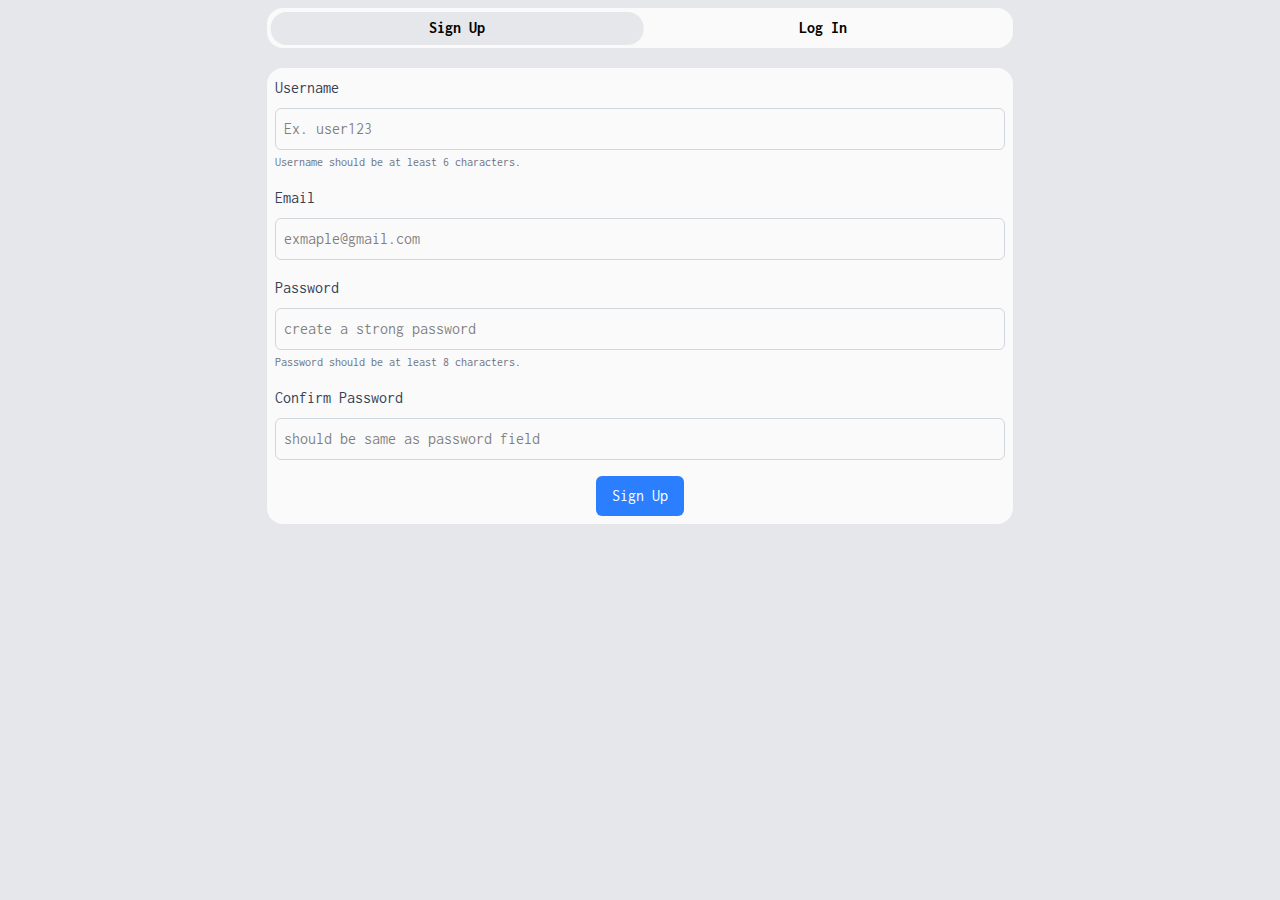
==== auth.html @ ac26f440 "changed ui and added auth functionalities" ====
<!DOCTYPE html>
<html lang="en">
    <head>
        <meta charset="UTF-8">
        <meta name="viewport" content="width=device-width, initial-scale=1.0">
        <title>Sign up or log in</title>
        <link rel="stylesheet" href="./style.css">
    </head>
    <body class="bg-gray-200 min-h-svh h-auto overflow-hidden">
        <div class="flex flex-col items-center justify-center mb-12">
            <div class="fragment-buttons inconsolata-bold bg-fragment h-auto flex p-2 mt-2 snap-x-mandatory w-10/12 lg:w-7/12 rounded-2xl relative">
                <span class="fragment-button w-1/2 text-center z-10 cursor-pointer snap-align-center">Sign Up</span>
                <span class="fragment-button w-1/2 text-center z-10 cursor-pointer snap-align-center">Log In</span>
                <span class="h-10/12 bg-gray-200 w-1/2 m-1 rounded-2xl absolute top-0 -translate-x-full left-1/2 translate-y-0" id="selected"></span>
            </div>
            <div class="fragments bg-fragment h-auto flex overflow-x-hidden snap-x-mandatory w-10/12 lg:w-7/12 rounded-2xl">
                <span class="fragment w-full shrink-0 snap-align-center">
                    <form method="POST" id="sign-up-form" class="inconsolata-normal">
                        <!-- Username Field -->
                        <div class="mb-4">
                            <label for="username" class="block text-gray-700">Username</label>
                            <input type="text" placeholder="Ex. user123" id="username" name="username" class="w-full p-2 border border-gray-300 rounded-md mt-2">
                            <p class="text-xs text-gray-500 mt-1">Username should be at least 6 characters.</p>
                            <p class="text-xs text-red-400 mt-1 hidden" id="un_error"></p>
                        </div>

                        <!-- Email Field -->
                        <div class="mb-4">
                            <label for="email" class="block text-gray-700">Email</label>
                            <input type="email" placeholder="exmaple@gmail.com" id="email" name="email" class="w-full p-2 border border-gray-300 rounded-md mt-2">
                            <p class="text-xs text-red-400 mt-1 hidden" id="email_error"></p>
                        </div>

                        <!-- Password Field -->
                        <div class="mb-4">
                            <label for="password" class="block text-gray-700">Password</label>
                            <div class="relative">
                                <input type="password" placeholder="create a strong password" id="password" name="password" class="w-full relative p-2 border border-gray-300 rounded-md mt-2">
                            </div>
                            <p class="text-xs text-gray-500 mt-1">Password should be at least 8 characters.</p>
                            <p class="text-xs text-red-400 mt-1 hidden" id="pw_error"></p>
                        </div>

                        <!-- Confirm Password Field -->
                        <div class="mb-4">
                            <label for="confirm-password" class="block text-gray-700">Confirm Password</label>
                            <input type="password" placeholder="should be same as password field" id="confirm-password" name="confirm-password" class="w-full p-2 border border-gray-300 rounded-md mt-2">
                            <p class="text-xs text-red-400 mt-1 hidden" id="cpw_error"></p>
                        </div>

                        <p class="text-base text-red-400 mt-1 text-center hidden" id="sign_up_error"></p>
                        <p class="text-base text-green-400 mt-1 text-center hidden" id="sign_up_success">Account created successfully. Please log in.</p>

                        <!-- Submit Button -->
                        <div class="flex justify-center mt-4">
                            <button type="submit" id="sign_up_btn" class="w-fit px-4 bg-blue-500 text-white py-2 rounded-md hover:bg-blue-600 transition duration-300 cursor-pointer">Sign Up</button>
                        </div>
                    </form>
                </span>
                <span class="fragment w-full shrink-0 snap-align-center">
                    <form method="POST" id="log-in-form" class="inconsolata-normal">
                        <!-- Username Field -->
                        <div class="mb-4">
                            <label for="log_in_un" class="block text-gray-700">Username</label>
                            <input type="text" placeholder="Enter your username" id="log_in_un" name="username" class="w-full p-2 border border-gray-300 rounded-md mt-2">
                            <p class="text-base text-red-400 mt-1 text-center hidden" id="log_un_error"></p>
                        </div>

                        <!-- Password Field -->
                        <div class="mb-4">
                            <label for="log_in_pw" class="block text-gray-700">Password</label>
                            <input type="password" placeholder="Enter your password" id="log_in_pw" name="password" class="w-full p-2 border border-gray-300 rounded-md mt-2">
                            <p class="text-base text-red-400 mt-1 text-center hidden" id="log_pw_error"></p>
                        </div>
                        <p class="text-base text-red-400 mt-1 text-center hidden" id="log_in_error"></p>

                        <!-- Submit Button -->
                        <div class="flex justify-center mt-4">
                            <button type="submit" id="log_in_btn" class="w-fit px-4 bg-blue-500 text-white py-2 rounded-md hover:bg-blue-600 transition duration-300 cursor-pointer">Log In</button>
                        </div>
                    </form>
                </span>
            </div>
        </div>
        <script src="./auth.js" type="module"></script>
    </body>
</html>
---- style.css ----
@import url('https://fonts.googleapis.com/css2?family=Inconsolata:wght@200..900&display=swap');

/*! tailwindcss v4.0.8 | MIT License | https://tailwindcss.com */
@layer theme, base, components, utilities;
@layer theme {
  :root, :host {
    --font-sans: ui-sans-serif, system-ui, sans-serif, "Apple Color Emoji",
      "Segoe UI Emoji", "Segoe UI Symbol", "Noto Color Emoji";
    --font-mono: ui-monospace, SFMono-Regular, Menlo, Monaco, Consolas, "Liberation Mono",
      "Courier New", monospace;
    --color-red-400: oklch(0.704 0.191 22.216);
    --color-red-500: oklch(0.637 0.237 25.331);
    --color-red-600: oklch(0.577 0.245 27.325);
    --color-green-400: oklch(0.792 0.209 151.711);
    --color-blue-500: oklch(0.623 0.214 259.815);
    --color-blue-600: oklch(0.546 0.245 262.881);
    --color-blue-700: oklch(0.488 0.243 264.376);
    --color-gray-200: oklch(0.928 0.006 264.531);
    --color-gray-300: oklch(0.872 0.01 258.338);
    --color-gray-400: oklch(0.707 0.022 261.325);
    --color-gray-500: oklch(0.551 0.027 264.364);
    --color-gray-600: oklch(0.446 0.03 256.802);
    --color-gray-700: oklch(0.373 0.034 259.733);
    --color-gray-900: oklch(0.21 0.034 264.665);
    --color-black: #000;
    --color-white: #fff;
    --spacing: 0.25rem;
    --breakpoint-xl: 80rem;
    --container-sm: 24rem;
    --container-4xl: 56rem;
    --text-xs: 0.75rem;
    --text-xs--line-height: calc(1 / 0.75);
    --text-base: 1rem;
    --text-base--line-height: calc(1.5 / 1);
    --text-lg: 1.125rem;
    --text-lg--line-height: calc(1.75 / 1.125);
    --text-xl: 1.25rem;
    --text-xl--line-height: calc(1.75 / 1.25);
    --text-2xl: 1.5rem;
    --text-2xl--line-height: calc(2 / 1.5);
    --text-3xl: 1.875rem;
    --text-3xl--line-height: calc(2.25 / 1.875);
    --text-4xl: 2.25rem;
    --text-4xl--line-height: calc(2.5 / 2.25);
    --text-5xl: 3rem;
    --text-5xl--line-height: 1;
    --font-weight-semibold: 600;
    --font-weight-bold: 700;
    --radius-sm: 0.25rem;
    --radius-md: 0.375rem;
    --radius-lg: 0.5rem;
    --radius-2xl: 1rem;
    --ease-in: cubic-bezier(0.4, 0, 1, 1);
    --ease-out: cubic-bezier(0, 0, 0.2, 1);
    --ease-in-out: cubic-bezier(0.4, 0, 0.2, 1);
    --default-transition-duration: 150ms;
    --default-transition-timing-function: cubic-bezier(0.4, 0, 0.2, 1);
    --default-font-family: var(--font-sans);
    --default-font-feature-settings: var(--font-sans--font-feature-settings);
    --default-font-variation-settings: var(
      --font-sans--font-variation-settings
    );
    --default-mono-font-family: var(--font-mono);
    --default-mono-font-feature-settings: var(
      --font-mono--font-feature-settings
    );
    --default-mono-font-variation-settings: var(
      --font-mono--font-variation-settings
    );
  }
}
@layer base {
  *, ::after, ::before, ::backdrop, ::file-selector-button {
    box-sizing: border-box;
    margin: 0;
    padding: 0;
    border: 0 solid;
  }
  html, :host {
    line-height: 1.5;
    -webkit-text-size-adjust: 100%;
    tab-size: 4;
    font-family: var( --default-font-family, ui-sans-serif, system-ui, sans-serif, "Apple Color Emoji", "Segoe UI Emoji", "Segoe UI Symbol", "Noto Color Emoji" );
    font-feature-settings: var(--default-font-feature-settings, normal);
    font-variation-settings: var( --default-font-variation-settings, normal );
    -webkit-tap-highlight-color: transparent;
  }
  body {
    line-height: inherit;
  }
  hr {
    height: 0;
    color: inherit;
    border-top-width: 1px;
  }
  abbr:where([title]) {
    -webkit-text-decoration: underline dotted;
    text-decoration: underline dotted;
  }
  h1, h2, h3, h4, h5, h6 {
    font-size: inherit;
    font-weight: inherit;
  }
  a {
    color: inherit;
    -webkit-text-decoration: inherit;
    text-decoration: inherit;
  }
  b, strong {
    font-weight: bolder;
  }
  code, kbd, samp, pre {
    font-family: var( --default-mono-font-family, ui-monospace, SFMono-Regular, Menlo, Monaco, Consolas, "Liberation Mono", "Courier New", monospace );
    font-feature-settings: var( --default-mono-font-feature-settings, normal );
    font-variation-settings: var( --default-mono-font-variation-settings, normal );
    font-size: 1em;
  }
  small {
    font-size: 80%;
  }
  sub, sup {
    font-size: 75%;
    line-height: 0;
    position: relative;
    vertical-align: baseline;
  }
  sub {
    bottom: -0.25em;
  }
  sup {
    top: -0.5em;
  }
  table {
    text-indent: 0;
    border-color: inherit;
    border-collapse: collapse;
  }
  :-moz-focusring {
    outline: auto;
  }
  progress {
    vertical-align: baseline;
  }
  summary {
    display: list-item;
  }
  ol, ul, menu {
    list-style: none;
  }
  img, svg, video, canvas, audio, iframe, embed, object {
    display: block;
    vertical-align: middle;
  }
  img, video {
    max-width: 100%;
    height: auto;
  }
  button, input, select, optgroup, textarea, ::file-selector-button {
    font: inherit;
    font-feature-settings: inherit;
    font-variation-settings: inherit;
    letter-spacing: inherit;
    color: inherit;
    border-radius: 0;
    background-color: transparent;
    opacity: 1;
  }
  :where(select:is([multiple], [size])) optgroup {
    font-weight: bolder;
  }
  :where(select:is([multiple], [size])) optgroup option {
    padding-inline-start: 20px;
  }
  ::file-selector-button {
    margin-inline-end: 4px;
  }
  ::placeholder {
    opacity: 1;
    color: color-mix(in oklab, currentColor 50%, transparent);
  }
  textarea {
    resize: vertical;
  }
  ::-webkit-search-decoration {
    -webkit-appearance: none;
  }
  ::-webkit-date-and-time-value {
    min-height: 1lh;
    text-align: inherit;
  }
  ::-webkit-datetime-edit {
    display: inline-flex;
  }
  ::-webkit-datetime-edit-fields-wrapper {
    padding: 0;
  }
  ::-webkit-datetime-edit, ::-webkit-datetime-edit-year-field, ::-webkit-datetime-edit-month-field, ::-webkit-datetime-edit-day-field, ::-webkit-datetime-edit-hour-field, ::-webkit-datetime-edit-minute-field, ::-webkit-datetime-edit-second-field, ::-webkit-datetime-edit-millisecond-field, ::-webkit-datetime-edit-meridiem-field {
    padding-block: 0;
  }
  :-moz-ui-invalid {
    box-shadow: none;
  }
  button, input:where([type="button"], [type="reset"], [type="submit"]), ::file-selector-button {
    appearance: button;
  }
  ::-webkit-inner-spin-button, ::-webkit-outer-spin-button {
    height: auto;
  }
  [hidden]:where(:not([hidden="until-found"])) {
    display: none !important;
  }
}
@layer utilities {
  .\@container {
    container-type: inline-size;
  }
  .\@container-\[inline-size\] {
    container-type: inline-size;
  }
  .pointer-events-auto {
    pointer-events: auto;
  }
  .pointer-events-none {
    pointer-events: none;
  }
  .collapse {
    visibility: collapse;
  }
  .invisible {
    visibility: hidden;
  }
  .visible {
    visibility: visible;
  }
  .sr-only {
    position: absolute;
    width: 1px;
    height: 1px;
    padding: 0;
    margin: -1px;
    overflow: hidden;
    clip: rect(0, 0, 0, 0);
    white-space: nowrap;
    border-width: 0;
  }
  .not-sr-only {
    position: static;
    width: auto;
    height: auto;
    padding: 0;
    margin: 0;
    overflow: visible;
    clip: auto;
    white-space: normal;
  }
  .absolute {
    position: absolute;
  }
  .fixed {
    position: fixed;
  }
  .relative {
    position: relative;
  }
  .static {
    position: static;
  }
  .sticky {
    position: sticky;
  }
  .inset-0 {
    inset: calc(var(--spacing) * 0);
  }
  .end-1 {
    inset-inline-end: calc(var(--spacing) * 1);
  }
  .end-2 {
    inset-inline-end: calc(var(--spacing) * 2);
  }
  .-top-3 {
    top: calc(var(--spacing) * -3);
  }
  .top-0 {
    top: calc(var(--spacing) * 0);
  }
  .top-2 {
    top: calc(var(--spacing) * 2);
  }
  .top-11\/12 {
    top: calc(11/12 * 100%);
  }
  .-right-4 {
    right: calc(var(--spacing) * -4);
  }
  .right-1\/2 {
    right: calc(1/2 * 100%);
  }
  .right-2 {
    right: calc(var(--spacing) * 2);
  }
  .-bottom-4 {
    bottom: calc(var(--spacing) * -4);
  }
  .-left-4 {
    left: calc(var(--spacing) * -4);
  }
  .left-1\/2 {
    left: calc(1/2 * 100%);
  }
  .isolate {
    isolation: isolate;
  }
  .isolation-auto {
    isolation: auto;
  }
  .z-10 {
    z-index: 10;
  }
  .z-auto {
    z-index: auto;
  }
  .order-first {
    order: -9999;
  }
  .order-last {
    order: 9999;
  }
  .order-none {
    order: 0;
  }
  .col-auto {
    grid-column: auto;
  }
  .col-span-full {
    grid-column: 1 / -1;
  }
  .col-start-auto {
    grid-column-start: auto;
  }
  .col-end-auto {
    grid-column-end: auto;
  }
  .row-auto {
    grid-row: auto;
  }
  .row-span-full {
    grid-row: 1 / -1;
  }
  .row-start-auto {
    grid-row-start: auto;
  }
  .row-end-auto {
    grid-row-end: auto;
  }
  .float-end {
    float: inline-end;
  }
  .float-left {
    float: left;
  }
  .float-none {
    float: none;
  }
  .float-right {
    float: right;
  }
  .float-start {
    float: inline-start;
  }
  .clear-both {
    clear: both;
  }
  .clear-end {
    clear: inline-end;
  }
  .clear-left {
    clear: left;
  }
  .clear-none {
    clear: none;
  }
  .clear-right {
    clear: right;
  }
  .clear-start {
    clear: inline-start;
  }
  .container {
    width: 100%;
    @media (width >= 40rem) {
      max-width: 40rem;
    }
    @media (width >= 48rem) {
      max-width: 48rem;
    }
    @media (width >= 64rem) {
      max-width: 64rem;
    }
    @media (width >= 80rem) {
      max-width: 80rem;
    }
    @media (width >= 96rem) {
      max-width: 96rem;
    }
  }
  .container\! {
    width: 100% !important;
    @media (width >= 40rem) {
      max-width: 40rem !important;
    }
    @media (width >= 48rem) {
      max-width: 48rem !important;
    }
    @media (width >= 64rem) {
      max-width: 64rem !important;
    }
    @media (width >= 80rem) {
      max-width: 80rem !important;
    }
    @media (width >= 96rem) {
      max-width: 96rem !important;
    }
  }
  .m-1 {
    margin: calc(var(--spacing) * 1);
  }
  .m-5 {
    margin: calc(var(--spacing) * 5);
  }
  .my-2 {
    margin-block: calc(var(--spacing) * 2);
  }
  .ms-4 {
    margin-inline-start: calc(var(--spacing) * 4);
  }
  .mt-1 {
    margin-top: calc(var(--spacing) * 1);
  }
  .mt-2 {
    margin-top: calc(var(--spacing) * 2);
  }
  .mt-3 {
    margin-top: calc(var(--spacing) * 3);
  }
  .mt-4 {
    margin-top: calc(var(--spacing) * 4);
  }
  .mt-5 {
    margin-top: calc(var(--spacing) * 5);
  }
  .mt-8 {
    margin-top: calc(var(--spacing) * 8);
  }
  .mt-12 {
    margin-top: calc(var(--spacing) * 12);
  }
  .mb-4 {
    margin-bottom: calc(var(--spacing) * 4);
  }
  .mb-12 {
    margin-bottom: calc(var(--spacing) * 12);
  }
  .box-border {
    box-sizing: border-box;
  }
  .box-content {
    box-sizing: content-box;
  }
  .line-clamp-none {
    overflow: visible;
    display: block;
    -webkit-box-orient: horizontal;
    -webkit-line-clamp: unset;
  }
  .block {
    display: block;
  }
  .contents {
    display: contents;
  }
  .flex {
    display: flex;
  }
  .flow-root {
    display: flow-root;
  }
  .grid {
    display: grid;
  }
  .hidden {
    display: none;
  }
  .inline {
    display: inline;
  }
  .inline-block {
    display: inline-block;
  }
  .inline-flex {
    display: inline-flex;
  }
  .inline-grid {
    display: inline-grid;
  }
  .inline-table {
    display: inline-table;
  }
  .list-item {
    display: list-item;
  }
  .table {
    display: table;
  }
  .table-caption {
    display: table-caption;
  }
  .table-cell {
    display: table-cell;
  }
  .table-column {
    display: table-column;
  }
  .table-column-group {
    display: table-column-group;
  }
  .table-footer-group {
    display: table-footer-group;
  }
  .table-header-group {
    display: table-header-group;
  }
  .table-row {
    display: table-row;
  }
  .table-row-group {
    display: table-row-group;
  }
  .field-sizing-content {
    field-sizing: content;
  }
  .field-sizing-fixed {
    field-sizing: fixed;
  }
  .aspect-auto {
    aspect-ratio: auto;
  }
  .aspect-square {
    aspect-ratio: 1 / 1;
  }
  .h-5 {
    height: calc(var(--spacing) * 5);
  }
  .h-10\/12 {
    height: calc(10/12 * 100%);
  }
  .h-12 {
    height: calc(var(--spacing) * 12);
  }
  .h-16 {
    height: calc(var(--spacing) * 16);
  }
  .h-auto {
    height: auto;
  }
  .h-screen {
    height: 100vh;
  }
  .max-h-none {
    max-height: none;
  }
  .max-h-screen {
    max-height: 100vh;
  }
  .min-h-screen {
    min-height: 100vh;
  }
  .min-h-svh {
    min-height: 100svh;
  }
  .w-1\/2 {
    width: calc(1/2 * 100%);
  }
  .w-5 {
    width: calc(var(--spacing) * 5);
  }
  .w-10\/12 {
    width: calc(10/12 * 100%);
  }
  .w-60 {
    width: calc(var(--spacing) * 60);
  }
  .w-auto {
    width: auto;
  }
  .w-fit {
    width: fit-content;
  }
  .w-full {
    width: 100%;
  }
  .w-screen {
    width: 100vw;
  }
  .max-w-4xl {
    max-width: var(--container-4xl);
  }
  .max-w-none {
    max-width: none;
  }
  .max-w-screen {
    max-width: 100vw;
  }
  .max-w-screen-xl {
    max-width: var(--breakpoint-xl);
  }
  .max-w-sm {
    max-width: var(--container-sm);
  }
  .min-w-screen {
    min-width: 100vw;
  }
  .flex-auto {
    flex: auto;
  }
  .flex-initial {
    flex: 0 auto;
  }
  .flex-none {
    flex: none;
  }
  .flex-shrink {
    flex-shrink: 1;
  }
  .shrink {
    flex-shrink: 1;
  }
  .shrink-0 {
    flex-shrink: 0;
  }
  .flex-grow {
    flex-grow: 1;
  }
  .grow {
    flex-grow: 1;
  }
  .basis-auto {
    flex-basis: auto;
  }
  .basis-full {
    flex-basis: 100%;
  }
  .table-auto {
    table-layout: auto;
  }
  .table-fixed {
    table-layout: fixed;
  }
  .caption-bottom {
    caption-side: bottom;
  }
  .caption-top {
    caption-side: top;
  }
  .border-collapse {
    border-collapse: collapse;
  }
  .border-separate {
    border-collapse: separate;
  }
  .origin-bottom {
    transform-origin: bottom;
  }
  .origin-bottom-left {
    transform-origin: bottom left;
  }
  .origin-bottom-right {
    transform-origin: bottom right;
  }
  .origin-center {
    transform-origin: center;
  }
  .origin-left {
    transform-origin: left;
  }
  .origin-right {
    transform-origin: right;
  }
  .origin-top {
    transform-origin: top;
  }
  .origin-top-left {
    transform-origin: top left;
  }
  .origin-top-right {
    transform-origin: top right;
  }
  .-translate-full {
    --tw-translate-x: -100%;
    --tw-translate-y: -100%;
    translate: var(--tw-translate-x) var(--tw-translate-y);
  }
  .translate-full {
    --tw-translate-x: 100%;
    --tw-translate-y: 100%;
    translate: var(--tw-translate-x) var(--tw-translate-y);
  }
  .-translate-x-full {
    --tw-translate-x: -100%;
    translate: var(--tw-translate-x) var(--tw-translate-y);
  }
  .translate-x-full {
    --tw-translate-x: 100%;
    translate: var(--tw-translate-x) var(--tw-translate-y);
  }
  .translate-y-0 {
    --tw-translate-y: calc(var(--spacing) * 0);
    translate: var(--tw-translate-x) var(--tw-translate-y);
  }
  .translate-3d {
    translate: var(--tw-translate-x) var(--tw-translate-y) var(--tw-translate-z);
  }
  .translate-none {
    translate: none;
  }
  .scale-3d {
    scale: var(--tw-scale-x) var(--tw-scale-y) var(--tw-scale-z);
  }
  .scale-none {
    scale: none;
  }
  .rotate-none {
    rotate: none;
  }
  .transform {
    transform: var(--tw-rotate-x) var(--tw-rotate-y) var(--tw-rotate-z) var(--tw-skew-x) var(--tw-skew-y);
  }
  .transform-cpu {
    transform: var(--tw-rotate-x) var(--tw-rotate-y) var(--tw-rotate-z) var(--tw-skew-x) var(--tw-skew-y);
  }
  .transform-gpu {
    transform: translateZ(0) var(--tw-rotate-x) var(--tw-rotate-y) var(--tw-rotate-z) var(--tw-skew-x) var(--tw-skew-y);
  }
  .transform-none {
    transform: none;
  }
  .animate-none {
    animation: none;
  }
  .cursor-pointer {
    cursor: pointer;
  }
  .touch-pinch-zoom {
    --tw-pinch-zoom: pinch-zoom;
    touch-action: var(--tw-pan-x,) var(--tw-pan-y,) var(--tw-pinch-zoom,);
  }
  .resize {
    resize: both;
  }
  .resize-none {
    resize: none;
  }
  .resize-x {
    resize: horizontal;
  }
  .resize-y {
    resize: vertical;
  }
  .snap-none {
    scroll-snap-type: none;
  }
  .snap-mandatory {
    --tw-scroll-snap-strictness: mandatory;
  }
  .snap-proximity {
    --tw-scroll-snap-strictness: proximity;
  }
  .snap-align-none {
    scroll-snap-align: none;
  }
  .snap-center {
    scroll-snap-align: center;
  }
  .snap-end {
    scroll-snap-align: end;
  }
  .snap-start {
    scroll-snap-align: start;
  }
  .snap-always {
    scroll-snap-stop: always;
  }
  .snap-normal {
    scroll-snap-stop: normal;
  }
  .list-inside {
    list-style-position: inside;
  }
  .list-outside {
    list-style-position: outside;
  }
  .list-decimal {
    list-style-type: decimal;
  }
  .list-disc {
    list-style-type: disc;
  }
  .list-none {
    list-style-type: none;
  }
  .list-image-none {
    list-style-image: none;
  }
  .appearance-auto {
    appearance: auto;
  }
  .appearance-none {
    appearance: none;
  }
  .columns-auto {
    columns: auto;
  }
  .auto-cols-auto {
    grid-auto-columns: auto;
  }
  .auto-cols-fr {
    grid-auto-columns: minmax(0, 1fr);
  }
  .auto-cols-max {
    grid-auto-columns: max-content;
  }
  .auto-cols-min {
    grid-auto-columns: min-content;
  }
  .grid-flow-col {
    grid-auto-flow: column;
  }
  .grid-flow-col-dense {
    grid-auto-flow: column dense;
  }
  .grid-flow-dense {
    grid-auto-flow: dense;
  }
  .grid-flow-row {
    grid-auto-flow: row;
  }
  .grid-flow-row-dense {
    grid-auto-flow: row dense;
  }
  .auto-rows-auto {
    grid-auto-rows: auto;
  }
  .auto-rows-fr {
    grid-auto-rows: minmax(0, 1fr);
  }
  .auto-rows-max {
    grid-auto-rows: max-content;
  }
  .auto-rows-min {
    grid-auto-rows: min-content;
  }
  .grid-cols-none {
    grid-template-columns: none;
  }
  .grid-cols-subgrid {
    grid-template-columns: subgrid;
  }
  .grid-rows-none {
    grid-template-rows: none;
  }
  .grid-rows-subgrid {
    grid-template-rows: subgrid;
  }
  .flex-col {
    flex-direction: column;
  }
  .flex-col-reverse {
    flex-direction: column-reverse;
  }
  .flex-row {
    flex-direction: row;
  }
  .flex-row-reverse {
    flex-direction: row-reverse;
  }
  .flex-nowrap {
    flex-wrap: nowrap;
  }
  .flex-wrap {
    flex-wrap: wrap;
  }
  .flex-wrap-reverse {
    flex-wrap: wrap-reverse;
  }
  .place-content-around {
    place-content: space-around;
  }
  .place-content-baseline {
    place-content: baseline;
  }
  .place-content-between {
    place-content: space-between;
  }
  .place-content-center {
    place-content: center;
  }
  .place-content-end {
    place-content: end;
  }
  .place-content-evenly {
    place-content: space-evenly;
  }
  .place-content-start {
    place-content: start;
  }
  .place-content-stretch {
    place-content: stretch;
  }
  .place-items-baseline {
    place-items: baseline;
  }
  .place-items-center {
    place-items: center;
  }
  .place-items-end {
    place-items: end;
  }
  .place-items-start {
    place-items: start;
  }
  .place-items-stretch {
    place-items: stretch;
  }
  .content-around {
    align-content: space-around;
  }
  .content-baseline {
    align-content: baseline;
  }
  .content-between {
    align-content: space-between;
  }
  .content-center {
    align-content: center;
  }
  .content-end {
    align-content: flex-end;
  }
  .content-evenly {
    align-content: space-evenly;
  }
  .content-normal {
    align-content: normal;
  }
  .content-start {
    align-content: flex-start;
  }
  .content-stretch {
    align-content: stretch;
  }
  .items-baseline {
    align-items: baseline;
  }
  .items-center {
    align-items: center;
  }
  .items-end {
    align-items: flex-end;
  }
  .items-start {
    align-items: flex-start;
  }
  .items-stretch {
    align-items: stretch;
  }
  .justify-around {
    justify-content: space-around;
  }
  .justify-baseline {
    justify-content: baseline;
  }
  .justify-between {
    justify-content: space-between;
  }
  .justify-center {
    justify-content: center;
  }
  .justify-end {
    justify-content: flex-end;
  }
  .justify-evenly {
    justify-content: space-evenly;
  }
  .justify-normal {
    justify-content: normal;
  }
  .justify-start {
    justify-content: flex-start;
  }
  .justify-stretch {
    justify-content: stretch;
  }
  .justify-items-center {
    justify-items: center;
  }
  .justify-items-end {
    justify-items: end;
  }
  .justify-items-normal {
    justify-items: normal;
  }
  .justify-items-start {
    justify-items: start;
  }
  .justify-items-stretch {
    justify-items: stretch;
  }
  .gap-3 {
    gap: calc(var(--spacing) * 3);
  }
  .gap-4 {
    gap: calc(var(--spacing) * 4);
  }
  .space-y-3 {
    :where(& > :not(:last-child)) {
      --tw-space-y-reverse: 0;
      margin-block-start: calc(calc(var(--spacing) * 3) * var(--tw-space-y-reverse));
      margin-block-end: calc(calc(var(--spacing) * 3) * calc(1 - var(--tw-space-y-reverse)));
    }
  }
  .space-y-reverse {
    :where(& > :not(:last-child)) {
      --tw-space-y-reverse: 1;
    }
  }
  .space-x-3 {
    :where(& > :not(:last-child)) {
      --tw-space-x-reverse: 0;
      margin-inline-start: calc(calc(var(--spacing) * 3) * var(--tw-space-x-reverse));
      margin-inline-end: calc(calc(var(--spacing) * 3) * calc(1 - var(--tw-space-x-reverse)));
    }
  }
  .space-x-reverse {
    :where(& > :not(:last-child)) {
      --tw-space-x-reverse: 1;
    }
  }
  .gap-y-3 {
    row-gap: calc(var(--spacing) * 3);
  }
  .gap-y-4 {
    row-gap: calc(var(--spacing) * 4);
  }
  .gap-y-6 {
    row-gap: calc(var(--spacing) * 6);
  }
  .divide-x {
    :where(& > :not(:last-child)) {
      --tw-divide-x-reverse: 0;
      border-inline-style: var(--tw-border-style);
      border-inline-start-width: calc(1px * var(--tw-divide-x-reverse));
      border-inline-end-width: calc(1px * calc(1 - var(--tw-divide-x-reverse)));
    }
  }
  .divide-y {
    :where(& > :not(:last-child)) {
      --tw-divide-y-reverse: 0;
      border-bottom-style: var(--tw-border-style);
      border-top-style: var(--tw-border-style);
      border-top-width: calc(1px * var(--tw-divide-y-reverse));
      border-bottom-width: calc(1px * calc(1 - var(--tw-divide-y-reverse)));
    }
  }
  .divide-y-reverse {
    :where(& > :not(:last-child)) {
      --tw-divide-y-reverse: 1;
    }
  }
  .place-self-auto {
    place-self: auto;
  }
  .place-self-center {
    place-self: center;
  }
  .place-self-end {
    place-self: end;
  }
  .place-self-start {
    place-self: start;
  }
  .place-self-stretch {
    place-self: stretch;
  }
  .self-auto {
    align-self: auto;
  }
  .self-baseline {
    align-self: baseline;
  }
  .self-center {
    align-self: center;
  }
  .self-end {
    align-self: flex-end;
  }
  .self-start {
    align-self: flex-start;
  }
  .self-stretch {
    align-self: stretch;
  }
  .justify-self-auto {
    justify-self: auto;
  }
  .justify-self-center {
    justify-self: center;
  }
  .justify-self-end {
    justify-self: flex-end;
  }
  .justify-self-start {
    justify-self: flex-start;
  }
  .justify-self-stretch {
    justify-self: stretch;
  }
  .truncate {
    overflow: hidden;
    text-overflow: ellipsis;
    white-space: nowrap;
  }
  .overflow-auto {
    overflow: auto;
  }
  .overflow-hidden {
    overflow: hidden;
  }
  .overflow-x-hidden {
    overflow-x: hidden;
  }
  .scroll-auto {
    scroll-behavior: auto;
  }
  .scroll-smooth {
    scroll-behavior: smooth;
  }
  .rounded {
    border-radius: 0.25rem;
  }
  .rounded-2xl {
    border-radius: var(--radius-2xl);
  }
  .rounded-full {
    border-radius: calc(infinity * 1px);
  }
  .rounded-lg {
    border-radius: var(--radius-lg);
  }
  .rounded-md {
    border-radius: var(--radius-md);
  }
  .rounded-none {
    border-radius: 0;
  }
  .rounded-sm {
    border-radius: var(--radius-sm);
  }
  .rounded-s {
    border-start-start-radius: 0.25rem;
    border-end-start-radius: 0.25rem;
  }
  .rounded-ss {
    border-start-start-radius: 0.25rem;
  }
  .rounded-e {
    border-start-end-radius: 0.25rem;
    border-end-end-radius: 0.25rem;
  }
  .rounded-se {
    border-start-end-radius: 0.25rem;
  }
  .rounded-ee {
    border-end-end-radius: 0.25rem;
  }
  .rounded-es {
    border-end-start-radius: 0.25rem;
  }
  .rounded-t {
    border-top-left-radius: 0.25rem;
    border-top-right-radius: 0.25rem;
  }
  .rounded-l {
    border-top-left-radius: 0.25rem;
    border-bottom-left-radius: 0.25rem;
  }
  .rounded-tl {
    border-top-left-radius: 0.25rem;
  }
  .rounded-tl-2xl {
    border-top-left-radius: var(--radius-2xl);
  }
  .rounded-r {
    border-top-right-radius: 0.25rem;
    border-bottom-right-radius: 0.25rem;
  }
  .rounded-tr {
    border-top-right-radius: 0.25rem;
  }
  .rounded-b {
    border-bottom-right-radius: 0.25rem;
    border-bottom-left-radius: 0.25rem;
  }
  .rounded-br {
    border-bottom-right-radius: 0.25rem;
  }
  .rounded-br-2xl {
    border-bottom-right-radius: var(--radius-2xl);
  }
  .rounded-bl {
    border-bottom-left-radius: 0.25rem;
  }
  .border {
    border-style: var(--tw-border-style);
    border-width: 1px;
  }
  .border-2 {
    border-style: var(--tw-border-style);
    border-width: 2px;
  }
  .border-x {
    border-inline-style: var(--tw-border-style);
    border-inline-width: 1px;
  }
  .border-y {
    border-block-style: var(--tw-border-style);
    border-block-width: 1px;
  }
  .border-s {
    border-inline-start-style: var(--tw-border-style);
    border-inline-start-width: 1px;
  }
  .border-e {
    border-inline-end-style: var(--tw-border-style);
    border-inline-end-width: 1px;
  }
  .border-t {
    border-top-style: var(--tw-border-style);
    border-top-width: 1px;
  }
  .border-r {
    border-right-style: var(--tw-border-style);
    border-right-width: 1px;
  }
  .border-b {
    border-bottom-style: var(--tw-border-style);
    border-bottom-width: 1px;
  }
  .border-l {
    border-left-style: var(--tw-border-style);
    border-left-width: 1px;
  }
  .border-dashed {
    --tw-border-style: dashed;
    border-style: dashed;
  }
  .border-dotted {
    --tw-border-style: dotted;
    border-style: dotted;
  }
  .border-double {
    --tw-border-style: double;
    border-style: double;
  }
  .border-hidden {
    --tw-border-style: hidden;
    border-style: hidden;
  }
  .border-none {
    --tw-border-style: none;
    border-style: none;
  }
  .border-solid {
    --tw-border-style: solid;
    border-style: solid;
  }
  .border-gray-300 {
    border-color: var(--color-gray-300);
  }
  .border-gray-400 {
    border-color: var(--color-gray-400);
  }
  .bg-\(--my_variable\) {
    background-color: var(--my_variable);
  }
  .bg-\(color\:--my-color\) {
    background-color: var(--my-color);
  }
  .bg-\[\#0088cc\] {
    background-color: #0088cc;
  }
  .bg-\[color\:var\(--my-color\)\] {
    background-color: var(--my-color);
  }
  .bg-\[var\(--my_variable\)\] {
    background-color: var(--my_variable);
  }
  .bg-black {
    background-color: var(--color-black);
  }
  .bg-blue-500 {
    background-color: var(--color-blue-500);
  }
  .bg-gray-200 {
    background-color: var(--color-gray-200);
  }
  .bg-gray-300 {
    background-color: var(--color-gray-300);
  }
  .bg-gray-400 {
    background-color: var(--color-gray-400);
  }
  .bg-green-400 {
    background-color: var(--color-green-400);
  }
  .bg-red-400 {
    background-color: var(--color-red-400);
  }
  .bg-red-500 {
    background-color: var(--color-red-500);
  }
  .bg-red-500\/50 {
    background-color: color-mix(in oklab, var(--color-red-500) 50%, transparent);
  }
  .bg-red-500\/\[50\%\] {
    background-color: color-mix(in oklab, var(--color-red-500) 50%, transparent);
  }
  .bg-white {
    background-color: var(--color-white);
  }
  .-bg-conic {
    --tw-gradient-position: in oklab;
    background-image: conic-gradient(var(--tw-gradient-stops));
  }
  .bg-conic {
    --tw-gradient-position: in oklab;
    background-image: conic-gradient(var(--tw-gradient-stops));
  }
  .bg-radial {
    --tw-gradient-position: in oklab;
    background-image: radial-gradient(var(--tw-gradient-stops));
  }
  .bg-none {
    background-image: none;
  }
  .via-none {
    --tw-gradient-via-stops: initial;
  }
  .box-decoration-clone {
    -webkit-box-decoration-break: clone;
    box-decoration-break: clone;
  }
  .box-decoration-slice {
    -webkit-box-decoration-break: slice;
    box-decoration-break: slice;
  }
  .decoration-clone {
    -webkit-box-decoration-break: clone;
    box-decoration-break: clone;
  }
  .decoration-slice {
    -webkit-box-decoration-break: slice;
    box-decoration-break: slice;
  }
  .bg-auto {
    background-size: auto;
  }
  .bg-contain {
    background-size: contain;
  }
  .bg-cover {
    background-size: cover;
  }
  .bg-fixed {
    background-attachment: fixed;
  }
  .bg-local {
    background-attachment: local;
  }
  .bg-scroll {
    background-attachment: scroll;
  }
  .bg-clip-border {
    background-clip: border-box;
  }
  .bg-clip-content {
    background-clip: content-box;
  }
  .bg-clip-padding {
    background-clip: padding-box;
  }
  .bg-clip-text {
    background-clip: text;
  }
  .bg-bottom {
    background-position: bottom;
  }
  .bg-center {
    background-position: center;
  }
  .bg-left {
    background-position: left;
  }
  .bg-left-bottom {
    background-position: left bottom;
  }
  .bg-left-top {
    background-position: left top;
  }
  .bg-right {
    background-position: right;
  }
  .bg-right-bottom {
    background-position: right bottom;
  }
  .bg-right-top {
    background-position: right top;
  }
  .bg-top {
    background-position: top;
  }
  .bg-no-repeat {
    background-repeat: no-repeat;
  }
  .bg-repeat {
    background-repeat: repeat;
  }
  .bg-repeat-round {
    background-repeat: round;
  }
  .bg-repeat-space {
    background-repeat: space;
  }
  .bg-repeat-x {
    background-repeat: repeat-x;
  }
  .bg-repeat-y {
    background-repeat: repeat-y;
  }
  .bg-origin-border {
    background-origin: border-box;
  }
  .bg-origin-content {
    background-origin: content-box;
  }
  .bg-origin-padding {
    background-origin: padding-box;
  }
  .fill-none {
    fill: none;
  }
  .stroke-none {
    stroke: none;
  }
  .object-contain {
    object-fit: contain;
  }
  .object-cover {
    object-fit: cover;
  }
  .object-fill {
    object-fit: fill;
  }
  .object-none {
    object-fit: none;
  }
  .object-scale-down {
    object-fit: scale-down;
  }
  .object-bottom {
    object-position: bottom;
  }
  .object-center {
    object-position: center;
  }
  .object-left {
    object-position: left;
  }
  .object-left-bottom {
    object-position: left bottom;
  }
  .object-left-top {
    object-position: left top;
  }
  .object-right {
    object-position: right;
  }
  .object-right-bottom {
    object-position: right bottom;
  }
  .object-right-top {
    object-position: right top;
  }
  .object-top {
    object-position: top;
  }
  .p-2 {
    padding: calc(var(--spacing) * 2);
  }
  .p-4 {
    padding: calc(var(--spacing) * 4);
  }
  .p-5 {
    padding: calc(var(--spacing) * 5);
  }
  .p-6 {
    padding: calc(var(--spacing) * 6);
  }
  .px-3 {
    padding-inline: calc(var(--spacing) * 3);
  }
  .px-4 {
    padding-inline: calc(var(--spacing) * 4);
  }
  .px-6 {
    padding-inline: calc(var(--spacing) * 6);
  }
  .py-1 {
    padding-block: calc(var(--spacing) * 1);
  }
  .py-2 {
    padding-block: calc(var(--spacing) * 2);
  }
  .py-3 {
    padding-block: calc(var(--spacing) * 3);
  }
  .py-4 {
    padding-block: calc(var(--spacing) * 4);
  }
  .text-center {
    text-align: center;
  }
  .text-end {
    text-align: end;
  }
  .text-justify {
    text-align: justify;
  }
  .text-left {
    text-align: left;
  }
  .text-right {
    text-align: right;
  }
  .text-start {
    text-align: start;
  }
  .align-baseline {
    vertical-align: baseline;
  }
  .align-bottom {
    vertical-align: bottom;
  }
  .align-middle {
    vertical-align: middle;
  }
  .align-sub {
    vertical-align: sub;
  }
  .align-super {
    vertical-align: super;
  }
  .align-text-bottom {
    vertical-align: text-bottom;
  }
  .align-text-top {
    vertical-align: text-top;
  }
  .align-top {
    vertical-align: top;
  }
  .text-2xl {
    font-size: var(--text-2xl);
    line-height: var(--tw-leading, var(--text-2xl--line-height));
  }
  .text-3xl {
    font-size: var(--text-3xl);
    line-height: var(--tw-leading, var(--text-3xl--line-height));
  }
  .text-5xl {
    font-size: var(--text-5xl);
    line-height: var(--tw-leading, var(--text-5xl--line-height));
  }
  .text-base {
    font-size: var(--text-base);
    line-height: var(--tw-leading, var(--text-base--line-height));
  }
  .text-xl {
    font-size: var(--text-xl);
    line-height: var(--tw-leading, var(--text-xl--line-height));
  }
  .text-xs {
    font-size: var(--text-xs);
    line-height: var(--tw-leading, var(--text-xs--line-height));
  }
  .leading-none {
    --tw-leading: 1;
    line-height: 1;
  }
  .font-bold {
    --tw-font-weight: var(--font-weight-bold);
    font-weight: var(--font-weight-bold);
  }
  .font-semibold {
    --tw-font-weight: var(--font-weight-semibold);
    font-weight: var(--font-weight-semibold);
  }
  .text-balance {
    text-wrap: balance;
  }
  .text-nowrap {
    text-wrap: nowrap;
  }
  .text-pretty {
    text-wrap: pretty;
  }
  .text-wrap {
    text-wrap: wrap;
  }
  .break-normal {
    overflow-wrap: normal;
    word-break: normal;
  }
  .break-words {
    overflow-wrap: break-word;
  }
  .break-all {
    word-break: break-all;
  }
  .break-keep {
    word-break: keep-all;
  }
  .overflow-ellipsis {
    text-overflow: ellipsis;
  }
  .text-clip {
    text-overflow: clip;
  }
  .text-ellipsis {
    text-overflow: ellipsis;
  }
  .hyphens-auto {
    -webkit-hyphens: auto;
    hyphens: auto;
  }
  .hyphens-manual {
    -webkit-hyphens: manual;
    hyphens: manual;
  }
  .hyphens-none {
    -webkit-hyphens: none;
    hyphens: none;
  }
  .whitespace-break-spaces {
    white-space: break-spaces;
  }
  .whitespace-normal {
    white-space: normal;
  }
  .whitespace-nowrap {
    white-space: nowrap;
  }
  .whitespace-pre {
    white-space: pre;
  }
  .whitespace-pre-line {
    white-space: pre-line;
  }
  .whitespace-pre-wrap {
    white-space: pre-wrap;
  }
  .\[color\:red\] {
    color: red;
  }
  .\[color\:red\]\/50 {
    color: color-mix(in oklab, red 50%, transparent);
  }
  .\[color\:red\]\/50\! {
    color: color-mix(in oklab, red 50%, transparent) !important;
  }
  .text-black {
    color: var(--color-black);
  }
  .text-gray-500 {
    color: var(--color-gray-500);
  }
  .text-gray-600 {
    color: var(--color-gray-600);
  }
  .text-gray-700 {
    color: var(--color-gray-700);
  }
  .text-green-400 {
    color: var(--color-green-400);
  }
  .text-red-400 {
    color: var(--color-red-400);
  }
  .text-red-600 {
    color: var(--color-red-600);
  }
  .text-white {
    color: var(--color-white);
  }
  .capitalize {
    text-transform: capitalize;
  }
  .lowercase {
    text-transform: lowercase;
  }
  .normal-case {
    text-transform: none;
  }
  .uppercase {
    text-transform: uppercase;
  }
  .italic {
    font-style: italic;
  }
  .not-italic {
    font-style: normal;
  }
  .font-stretch-condensed {
    font-stretch: condensed;
  }
  .font-stretch-expanded {
    font-stretch: expanded;
  }
  .font-stretch-extra-condensed {
    font-stretch: extra-condensed;
  }
  .font-stretch-extra-expanded {
    font-stretch: extra-expanded;
  }
  .font-stretch-normal {
    font-stretch: normal;
  }
  .font-stretch-semi-condensed {
    font-stretch: semi-condensed;
  }
  .font-stretch-semi-expanded {
    font-stretch: semi-expanded;
  }
  .font-stretch-ultra-condensed {
    font-stretch: ultra-condensed;
  }
  .font-stretch-ultra-expanded {
    font-stretch: ultra-expanded;
  }
  .diagonal-fractions {
    --tw-numeric-fraction: diagonal-fractions;
    font-variant-numeric: var(--tw-ordinal,) var(--tw-slashed-zero,) var(--tw-numeric-figure,) var(--tw-numeric-spacing,) var(--tw-numeric-fraction,);
  }
  .lining-nums {
    --tw-numeric-figure: lining-nums;
    font-variant-numeric: var(--tw-ordinal,) var(--tw-slashed-zero,) var(--tw-numeric-figure,) var(--tw-numeric-spacing,) var(--tw-numeric-fraction,);
  }
  .oldstyle-nums {
    --tw-numeric-figure: oldstyle-nums;
    font-variant-numeric: var(--tw-ordinal,) var(--tw-slashed-zero,) var(--tw-numeric-figure,) var(--tw-numeric-spacing,) var(--tw-numeric-fraction,);
  }
  .ordinal {
    --tw-ordinal: ordinal;
    font-variant-numeric: var(--tw-ordinal,) var(--tw-slashed-zero,) var(--tw-numeric-figure,) var(--tw-numeric-spacing,) var(--tw-numeric-fraction,);
  }
  .proportional-nums {
    --tw-numeric-spacing: proportional-nums;
    font-variant-numeric: var(--tw-ordinal,) var(--tw-slashed-zero,) var(--tw-numeric-figure,) var(--tw-numeric-spacing,) var(--tw-numeric-fraction,);
  }
  .slashed-zero {
    --tw-slashed-zero: slashed-zero;
    font-variant-numeric: var(--tw-ordinal,) var(--tw-slashed-zero,) var(--tw-numeric-figure,) var(--tw-numeric-spacing,) var(--tw-numeric-fraction,);
  }
  .stacked-fractions {
    --tw-numeric-fraction: stacked-fractions;
    font-variant-numeric: var(--tw-ordinal,) var(--tw-slashed-zero,) var(--tw-numeric-figure,) var(--tw-numeric-spacing,) var(--tw-numeric-fraction,);
  }
  .tabular-nums {
    --tw-numeric-spacing: tabular-nums;
    font-variant-numeric: var(--tw-ordinal,) var(--tw-slashed-zero,) var(--tw-numeric-figure,) var(--tw-numeric-spacing,) var(--tw-numeric-fraction,);
  }
  .normal-nums {
    font-variant-numeric: normal;
  }
  .line-through {
    text-decoration-line: line-through;
  }
  .no-underline {
    text-decoration-line: none;
  }
  .overline {
    text-decoration-line: overline;
  }
  .underline {
    text-decoration-line: underline;
  }
  .decoration-dashed {
    text-decoration-style: dashed;
  }
  .decoration-dotted {
    text-decoration-style: dotted;
  }
  .decoration-double {
    text-decoration-style: double;
  }
  .decoration-solid {
    text-decoration-style: solid;
  }
  .decoration-wavy {
    text-decoration-style: wavy;
  }
  .decoration-auto {
    text-decoration-thickness: auto;
  }
  .decoration-from-font {
    text-decoration-thickness: from-font;
  }
  .underline-offset-auto {
    text-underline-offset: auto;
  }
  .antialiased {
    -webkit-font-smoothing: antialiased;
    -moz-osx-font-smoothing: grayscale;
  }
  .subpixel-antialiased {
    -webkit-font-smoothing: auto;
    -moz-osx-font-smoothing: auto;
  }
  .accent-auto {
    accent-color: auto;
  }
  .scheme-dark {
    color-scheme: dark;
  }
  .scheme-light {
    color-scheme: light;
  }
  .scheme-light-dark {
    color-scheme: light dark;
  }
  .scheme-normal {
    color-scheme: normal;
  }
  .scheme-only-dark {
    color-scheme: only dark;
  }
  .scheme-only-light {
    color-scheme: only light;
  }
  .mix-blend-plus-darker {
    mix-blend-mode: plus-darker;
  }
  .mix-blend-plus-lighter {
    mix-blend-mode: plus-lighter;
  }
  .shadow {
    --tw-shadow: 0 1px 3px 0 var(--tw-shadow-color, rgb(0 0 0 / 0.1)), 0 1px 2px -1px var(--tw-shadow-color, rgb(0 0 0 / 0.1));
    box-shadow: var(--tw-inset-shadow), var(--tw-inset-ring-shadow), var(--tw-ring-offset-shadow), var(--tw-ring-shadow), var(--tw-shadow);
  }
  .shadow-2xl {
    --tw-shadow: 0 25px 50px -12px var(--tw-shadow-color, rgb(0 0 0 / 0.25));
    box-shadow: var(--tw-inset-shadow), var(--tw-inset-ring-shadow), var(--tw-ring-offset-shadow), var(--tw-ring-shadow), var(--tw-shadow);
  }
  .shadow-lg {
    --tw-shadow: 0 10px 15px -3px var(--tw-shadow-color, rgb(0 0 0 / 0.1)), 0 4px 6px -4px var(--tw-shadow-color, rgb(0 0 0 / 0.1));
    box-shadow: var(--tw-inset-shadow), var(--tw-inset-ring-shadow), var(--tw-ring-offset-shadow), var(--tw-ring-shadow), var(--tw-shadow);
  }
  .shadow-md {
    --tw-shadow: 0 4px 6px -1px var(--tw-shadow-color, rgb(0 0 0 / 0.1)), 0 2px 4px -2px var(--tw-shadow-color, rgb(0 0 0 / 0.1));
    box-shadow: var(--tw-inset-shadow), var(--tw-inset-ring-shadow), var(--tw-ring-offset-shadow), var(--tw-ring-shadow), var(--tw-shadow);
  }
  .shadow-xl {
    --tw-shadow: 0 20px 25px -5px var(--tw-shadow-color, rgb(0 0 0 / 0.1)), 0 8px 10px -6px var(--tw-shadow-color, rgb(0 0 0 / 0.1));
    box-shadow: var(--tw-inset-shadow), var(--tw-inset-ring-shadow), var(--tw-ring-offset-shadow), var(--tw-ring-shadow), var(--tw-shadow);
  }
  .ring {
    --tw-ring-shadow: var(--tw-ring-inset,) 0 0 0 calc(1px + var(--tw-ring-offset-width)) var(--tw-ring-color, currentColor);
    box-shadow: var(--tw-inset-shadow), var(--tw-inset-ring-shadow), var(--tw-ring-offset-shadow), var(--tw-ring-shadow), var(--tw-shadow);
  }
  .inset-shadow-2xs {
    --tw-inset-shadow: inset 0 1px var(--tw-inset-shadow-color, rgb(0 0 0 / 0.05));
    box-shadow: var(--tw-inset-shadow), var(--tw-inset-ring-shadow), var(--tw-ring-offset-shadow), var(--tw-ring-shadow), var(--tw-shadow);
  }
  .inset-ring {
    --tw-inset-ring-shadow: inset 0 0 0 1px var(--tw-inset-ring-color, currentColor);
    box-shadow: var(--tw-inset-shadow), var(--tw-inset-ring-shadow), var(--tw-ring-offset-shadow), var(--tw-ring-shadow), var(--tw-shadow);
  }
  .shadow-black {
    --tw-shadow-color: var(--color-black);
  }
  .shadow-initial {
    --tw-shadow-color: initial;
  }
  .inset-shadow-initial {
    --tw-inset-shadow-color: initial;
  }
  .outline-hidden {
    outline-style: none;
    @media (forced-colors: active) {
      outline: 2px solid transparent;
      outline-offset: 2px;
    }
  }
  .outline {
    outline-style: var(--tw-outline-style);
    outline-width: 1px;
  }
  .blur {
    --tw-blur: blur(8px);
    filter: var(--tw-blur,) var(--tw-brightness,) var(--tw-contrast,) var(--tw-grayscale,) var(--tw-hue-rotate,) var(--tw-invert,) var(--tw-saturate,) var(--tw-sepia,) var(--tw-drop-shadow,);
  }
  .blur-none {
    --tw-blur:  ;
    filter: var(--tw-blur,) var(--tw-brightness,) var(--tw-contrast,) var(--tw-grayscale,) var(--tw-hue-rotate,) var(--tw-invert,) var(--tw-saturate,) var(--tw-sepia,) var(--tw-drop-shadow,);
  }
  .drop-shadow {
    --tw-drop-shadow: drop-shadow(0 1px 2px rgb(0 0 0 / 0.1)) drop-shadow( 0 1px 1px rgb(0 0 0 / 0.06));
    filter: var(--tw-blur,) var(--tw-brightness,) var(--tw-contrast,) var(--tw-grayscale,) var(--tw-hue-rotate,) var(--tw-invert,) var(--tw-saturate,) var(--tw-sepia,) var(--tw-drop-shadow,);
  }
  .drop-shadow-none {
    --tw-drop-shadow:  ;
    filter: var(--tw-blur,) var(--tw-brightness,) var(--tw-contrast,) var(--tw-grayscale,) var(--tw-hue-rotate,) var(--tw-invert,) var(--tw-saturate,) var(--tw-sepia,) var(--tw-drop-shadow,);
  }
  .grayscale {
    --tw-grayscale: grayscale(100%);
    filter: var(--tw-blur,) var(--tw-brightness,) var(--tw-contrast,) var(--tw-grayscale,) var(--tw-hue-rotate,) var(--tw-invert,) var(--tw-saturate,) var(--tw-sepia,) var(--tw-drop-shadow,);
  }
  .invert {
    --tw-invert: invert(100%);
    filter: var(--tw-blur,) var(--tw-brightness,) var(--tw-contrast,) var(--tw-grayscale,) var(--tw-hue-rotate,) var(--tw-invert,) var(--tw-saturate,) var(--tw-sepia,) var(--tw-drop-shadow,);
  }
  .sepia {
    --tw-sepia: sepia(100%);
    filter: var(--tw-blur,) var(--tw-brightness,) var(--tw-contrast,) var(--tw-grayscale,) var(--tw-hue-rotate,) var(--tw-invert,) var(--tw-saturate,) var(--tw-sepia,) var(--tw-drop-shadow,);
  }
  .\!filter {
    filter: var(--tw-blur,) var(--tw-brightness,) var(--tw-contrast,) var(--tw-grayscale,) var(--tw-hue-rotate,) var(--tw-invert,) var(--tw-saturate,) var(--tw-sepia,) var(--tw-drop-shadow,) !important;
  }
  .filter {
    filter: var(--tw-blur,) var(--tw-brightness,) var(--tw-contrast,) var(--tw-grayscale,) var(--tw-hue-rotate,) var(--tw-invert,) var(--tw-saturate,) var(--tw-sepia,) var(--tw-drop-shadow,);
  }
  .backdrop-blur {
    --tw-backdrop-blur: blur(8px);
    -webkit-backdrop-filter: var(--tw-backdrop-blur,) var(--tw-backdrop-brightness,) var(--tw-backdrop-contrast,) var(--tw-backdrop-grayscale,) var(--tw-backdrop-hue-rotate,) var(--tw-backdrop-invert,) var(--tw-backdrop-opacity,) var(--tw-backdrop-saturate,) var(--tw-backdrop-sepia,);
    backdrop-filter: var(--tw-backdrop-blur,) var(--tw-backdrop-brightness,) var(--tw-backdrop-contrast,) var(--tw-backdrop-grayscale,) var(--tw-backdrop-hue-rotate,) var(--tw-backdrop-invert,) var(--tw-backdrop-opacity,) var(--tw-backdrop-saturate,) var(--tw-backdrop-sepia,);
  }
  .backdrop-blur-none {
    --tw-backdrop-blur:  ;
    -webkit-backdrop-filter: var(--tw-backdrop-blur,) var(--tw-backdrop-brightness,) var(--tw-backdrop-contrast,) var(--tw-backdrop-grayscale,) var(--tw-backdrop-hue-rotate,) var(--tw-backdrop-invert,) var(--tw-backdrop-opacity,) var(--tw-backdrop-saturate,) var(--tw-backdrop-sepia,);
    backdrop-filter: var(--tw-backdrop-blur,) var(--tw-backdrop-brightness,) var(--tw-backdrop-contrast,) var(--tw-backdrop-grayscale,) var(--tw-backdrop-hue-rotate,) var(--tw-backdrop-invert,) var(--tw-backdrop-opacity,) var(--tw-backdrop-saturate,) var(--tw-backdrop-sepia,);
  }
  .backdrop-grayscale {
    --tw-backdrop-grayscale: grayscale(100%);
    -webkit-backdrop-filter: var(--tw-backdrop-blur,) var(--tw-backdrop-brightness,) var(--tw-backdrop-contrast,) var(--tw-backdrop-grayscale,) var(--tw-backdrop-hue-rotate,) var(--tw-backdrop-invert,) var(--tw-backdrop-opacity,) var(--tw-backdrop-saturate,) var(--tw-backdrop-sepia,);
    backdrop-filter: var(--tw-backdrop-blur,) var(--tw-backdrop-brightness,) var(--tw-backdrop-contrast,) var(--tw-backdrop-grayscale,) var(--tw-backdrop-hue-rotate,) var(--tw-backdrop-invert,) var(--tw-backdrop-opacity,) var(--tw-backdrop-saturate,) var(--tw-backdrop-sepia,);
  }
  .backdrop-invert {
    --tw-backdrop-invert: invert(100%);
    -webkit-backdrop-filter: var(--tw-backdrop-blur,) var(--tw-backdrop-brightness,) var(--tw-backdrop-contrast,) var(--tw-backdrop-grayscale,) var(--tw-backdrop-hue-rotate,) var(--tw-backdrop-invert,) var(--tw-backdrop-opacity,) var(--tw-backdrop-saturate,) var(--tw-backdrop-sepia,);
    backdrop-filter: var(--tw-backdrop-blur,) var(--tw-backdrop-brightness,) var(--tw-backdrop-contrast,) var(--tw-backdrop-grayscale,) var(--tw-backdrop-hue-rotate,) var(--tw-backdrop-invert,) var(--tw-backdrop-opacity,) var(--tw-backdrop-saturate,) var(--tw-backdrop-sepia,);
  }
  .backdrop-sepia {
    --tw-backdrop-sepia: sepia(100%);
    -webkit-backdrop-filter: var(--tw-backdrop-blur,) var(--tw-backdrop-brightness,) var(--tw-backdrop-contrast,) var(--tw-backdrop-grayscale,) var(--tw-backdrop-hue-rotate,) var(--tw-backdrop-invert,) var(--tw-backdrop-opacity,) var(--tw-backdrop-saturate,) var(--tw-backdrop-sepia,);
    backdrop-filter: var(--tw-backdrop-blur,) var(--tw-backdrop-brightness,) var(--tw-backdrop-contrast,) var(--tw-backdrop-grayscale,) var(--tw-backdrop-hue-rotate,) var(--tw-backdrop-invert,) var(--tw-backdrop-opacity,) var(--tw-backdrop-saturate,) var(--tw-backdrop-sepia,);
  }
  .backdrop-filter {
    -webkit-backdrop-filter: var(--tw-backdrop-blur,) var(--tw-backdrop-brightness,) var(--tw-backdrop-contrast,) var(--tw-backdrop-grayscale,) var(--tw-backdrop-hue-rotate,) var(--tw-backdrop-invert,) var(--tw-backdrop-opacity,) var(--tw-backdrop-saturate,) var(--tw-backdrop-sepia,);
    backdrop-filter: var(--tw-backdrop-blur,) var(--tw-backdrop-brightness,) var(--tw-backdrop-contrast,) var(--tw-backdrop-grayscale,) var(--tw-backdrop-hue-rotate,) var(--tw-backdrop-invert,) var(--tw-backdrop-opacity,) var(--tw-backdrop-saturate,) var(--tw-backdrop-sepia,);
  }
  .transition {
    transition-property: color, background-color, border-color, outline-color, text-decoration-color, fill, stroke, --tw-gradient-from, --tw-gradient-via, --tw-gradient-to, opacity, box-shadow, transform, translate, scale, rotate, filter, -webkit-backdrop-filter, backdrop-filter;
    transition-timing-function: var(--tw-ease, var(--default-transition-timing-function));
    transition-duration: var(--tw-duration, var(--default-transition-duration));
  }
  .transition-all {
    transition-property: all;
    transition-timing-function: var(--tw-ease, var(--default-transition-timing-function));
    transition-duration: var(--tw-duration, var(--default-transition-duration));
  }
  .transition-colors {
    transition-property: color, background-color, border-color, outline-color, text-decoration-color, fill, stroke, --tw-gradient-from, --tw-gradient-via, --tw-gradient-to;
    transition-timing-function: var(--tw-ease, var(--default-transition-timing-function));
    transition-duration: var(--tw-duration, var(--default-transition-duration));
  }
  .transition-opacity {
    transition-property: opacity;
    transition-timing-function: var(--tw-ease, var(--default-transition-timing-function));
    transition-duration: var(--tw-duration, var(--default-transition-duration));
  }
  .transition-shadow {
    transition-property: box-shadow;
    transition-timing-function: var(--tw-ease, var(--default-transition-timing-function));
    transition-duration: var(--tw-duration, var(--default-transition-duration));
  }
  .transition-transform {
    transition-property: transform, translate, scale, rotate;
    transition-timing-function: var(--tw-ease, var(--default-transition-timing-function));
    transition-duration: var(--tw-duration, var(--default-transition-duration));
  }
  .transition-none {
    transition-property: none;
  }
  .transition-discrete {
    transition-behavior: allow-discrete;
  }
  .transition-normal {
    transition-behavior: normal;
  }
  .duration-200 {
    --tw-duration: 200ms;
    transition-duration: 200ms;
  }
  .duration-300 {
    --tw-duration: 300ms;
    transition-duration: 300ms;
  }
  .ease-in {
    --tw-ease: var(--ease-in);
    transition-timing-function: var(--ease-in);
  }
  .ease-in-out {
    --tw-ease: var(--ease-in-out);
    transition-timing-function: var(--ease-in-out);
  }
  .ease-linear {
    --tw-ease: linear;
    transition-timing-function: linear;
  }
  .ease-out {
    --tw-ease: var(--ease-out);
    transition-timing-function: var(--ease-out);
  }
  .will-change-auto {
    will-change: auto;
  }
  .will-change-contents {
    will-change: contents;
  }
  .will-change-scroll {
    will-change: scroll-position;
  }
  .will-change-transform {
    will-change: transform;
  }
  .contain-inline-size {
    --tw-contain-size: inline-size;
    contain: var(--tw-contain-size,) var(--tw-contain-layout,) var(--tw-contain-paint,) var(--tw-contain-style,);
  }
  .contain-layout {
    --tw-contain-layout: layout;
    contain: var(--tw-contain-size,) var(--tw-contain-layout,) var(--tw-contain-paint,) var(--tw-contain-style,);
  }
  .contain-paint {
    --tw-contain-paint: paint;
    contain: var(--tw-contain-size,) var(--tw-contain-layout,) var(--tw-contain-paint,) var(--tw-contain-style,);
  }
  .contain-size {
    --tw-contain-size: size;
    contain: var(--tw-contain-size,) var(--tw-contain-layout,) var(--tw-contain-paint,) var(--tw-contain-style,);
  }
  .contain-style {
    --tw-contain-style: style;
    contain: var(--tw-contain-size,) var(--tw-contain-layout,) var(--tw-contain-paint,) var(--tw-contain-style,);
  }
  .contain-content {
    contain: content;
  }
  .contain-none {
    contain: none;
  }
  .contain-strict {
    contain: strict;
  }
  .content-none {
    --tw-content: none;
    content: none;
  }
  .forced-color-adjust-auto {
    forced-color-adjust: auto;
  }
  .forced-color-adjust-none {
    forced-color-adjust: none;
  }
  .outline-dashed {
    --tw-outline-style: dashed;
    outline-style: dashed;
  }
  .outline-dotted {
    --tw-outline-style: dotted;
    outline-style: dotted;
  }
  .outline-double {
    --tw-outline-style: double;
    outline-style: double;
  }
  .outline-none {
    --tw-outline-style: none;
    outline-style: none;
  }
  .outline-solid {
    --tw-outline-style: solid;
    outline-style: solid;
  }
  .\[keywords\:node-addon-api\] {
    keywords: node-addon-api;
  }
  .backface-hidden {
    backface-visibility: hidden;
  }
  .backface-visible {
    backface-visibility: visible;
  }
  .divide-x-reverse {
    :where(& > :not(:last-child)) {
      --tw-divide-x-reverse: 1;
    }
  }
  .duration-initial {
    --tw-duration: initial;
  }
  .ease-initial {
    --tw-ease: initial;
  }
  .perspective-none {
    perspective: none;
  }
  .perspective-origin-bottom {
    perspective-origin: bottom;
  }
  .perspective-origin-bottom-left {
    perspective-origin: bottom left;
  }
  .perspective-origin-bottom-right {
    perspective-origin: bottom right;
  }
  .perspective-origin-center {
    perspective-origin: center;
  }
  .perspective-origin-left {
    perspective-origin: left;
  }
  .perspective-origin-right {
    perspective-origin: right;
  }
  .perspective-origin-top {
    perspective-origin: top;
  }
  .perspective-origin-top-left {
    perspective-origin: top left;
  }
  .perspective-origin-top-right {
    perspective-origin: top right;
  }
  .ring-inset {
    --tw-ring-inset: inset;
  }
  .transform-3d {
    transform-style: preserve-3d;
  }
  .transform-border {
    transform-box: border-box;
  }
  .transform-content {
    transform-box: content-box;
  }
  .transform-fill {
    transform-box: fill-box;
  }
  .transform-flat {
    transform-style: flat;
  }
  .transform-stroke {
    transform-box: stroke-box;
  }
  .transform-view {
    transform-box: view-box;
  }
  .peer-checked\:border-white {
    &:is(:where(.peer):checked ~ *) {
      border-color: var(--color-white);
    }
  }
  .peer-checked\:bg-white {
    &:is(:where(.peer):checked ~ *) {
      background-color: var(--color-white);
    }
  }
  .placeholder\:text-gray-500 {
    &::placeholder {
      color: var(--color-gray-500);
    }
  }
  .hover\:cursor-pointer {
    &:hover {
      @media (hover: hover) {
        cursor: pointer;
      }
    }
  }
  .hover\:bg-black {
    &:hover {
      @media (hover: hover) {
        background-color: var(--color-black);
      }
    }
  }
  .hover\:bg-blue-600 {
    &:hover {
      @media (hover: hover) {
        background-color: var(--color-blue-600);
      }
    }
  }
  .hover\:bg-blue-700 {
    &:hover {
      @media (hover: hover) {
        background-color: var(--color-blue-700);
      }
    }
  }
  .hover\:bg-gray-600 {
    &:hover {
      @media (hover: hover) {
        background-color: var(--color-gray-600);
      }
    }
  }
  .hover\:text-gray-900 {
    &:hover {
      @media (hover: hover) {
        color: var(--color-gray-900);
      }
    }
  }
  .hover\:text-white {
    &:hover {
      @media (hover: hover) {
        color: var(--color-white);
      }
    }
  }
  .hover\:shadow-2xl {
    &:hover {
      @media (hover: hover) {
        --tw-shadow: 0 25px 50px -12px var(--tw-shadow-color, rgb(0 0 0 / 0.25));
        box-shadow: var(--tw-inset-shadow), var(--tw-inset-ring-shadow), var(--tw-ring-offset-shadow), var(--tw-ring-shadow), var(--tw-shadow);
      }
    }
  }
  .focus\:ring-1 {
    &:focus {
      --tw-ring-shadow: var(--tw-ring-inset,) 0 0 0 calc(1px + var(--tw-ring-offset-width)) var(--tw-ring-color, currentColor);
      box-shadow: var(--tw-inset-shadow), var(--tw-inset-ring-shadow), var(--tw-ring-offset-shadow), var(--tw-ring-shadow), var(--tw-shadow);
    }
  }
  .focus\:ring-blue-500 {
    &:focus {
      --tw-ring-color: var(--color-blue-500);
    }
  }
  .md\:w-1\/2 {
    @media (width >= 48rem) {
      width: calc(1/2 * 100%);
    }
  }
  .md\:flex-row {
    @media (width >= 48rem) {
      flex-direction: row;
    }
  }
  .lg\:static {
    @media (width >= 64rem) {
      position: static;
    }
  }
  .lg\:w-7\/12 {
    @media (width >= 64rem) {
      width: calc(7/12 * 100%);
    }
  }
  .lg\:w-10\/12 {
    @media (width >= 64rem) {
      width: calc(10/12 * 100%);
    }
  }
  .lg\:items-end {
    @media (width >= 64rem) {
      align-items: flex-end;
    }
  }
  .lg\:justify-between {
    @media (width >= 64rem) {
      justify-content: space-between;
    }
  }
  .lg\:justify-center {
    @media (width >= 64rem) {
      justify-content: center;
    }
  }
  .lg\:rounded-2xl {
    @media (width >= 64rem) {
      border-radius: var(--radius-2xl);
    }
  }
  .lg\:bg-transparent {
    @media (width >= 64rem) {
      background-color: transparent;
    }
  }
  .lg\:p-5 {
    @media (width >= 64rem) {
      padding: calc(var(--spacing) * 5);
    }
  }
  .lg\:text-2xl {
    @media (width >= 64rem) {
      font-size: var(--text-2xl);
      line-height: var(--tw-leading, var(--text-2xl--line-height));
    }
  }
  .lg\:text-3xl {
    @media (width >= 64rem) {
      font-size: var(--text-3xl);
      line-height: var(--tw-leading, var(--text-3xl--line-height));
    }
  }
  .lg\:text-4xl {
    @media (width >= 64rem) {
      font-size: var(--text-4xl);
      line-height: var(--tw-leading, var(--text-4xl--line-height));
    }
  }
  .lg\:text-lg {
    @media (width >= 64rem) {
      font-size: var(--text-lg);
      line-height: var(--tw-leading, var(--text-lg--line-height));
    }
  }
  .lg\:text-xl {
    @media (width >= 64rem) {
      font-size: var(--text-xl);
      line-height: var(--tw-leading, var(--text-xl--line-height));
    }
  }
  .lg\:shadow-none {
    @media (width >= 64rem) {
      --tw-shadow: 0 0 #0000;
      box-shadow: var(--tw-inset-shadow), var(--tw-inset-ring-shadow), var(--tw-ring-offset-shadow), var(--tw-ring-shadow), var(--tw-shadow);
    }
  }
}

.bg-fragment {
  background-color: rgba(255,255,255,0.8);
}
.ms-3 {
  margin-inline-start: calc(var(--spacing) * 3);
}
.inconsolata-normal {
  font-family: "Inconsolata", serif;
  font-optical-sizing: auto;
  font-weight: normal;
  font-style: normal;
  font-variation-settings: "wdth" 100;
}
.inconsolata-bold {
  font-family: "Inconsolata", serif;
  font-optical-sizing: auto;
  font-weight: bold;
  font-style: normal;
  font-variation-settings: "wdth" 100;
}
.navbar {
  margin: -1.5px;
  padding: 10px 30px;
  text-align: center;
  font-size: 16px;
}
li[class*="active"] svg {
  display: none;
}
li[class="hover:cursor-pointer nav-item"] p {
  display: none;
}
li > p {
  font-size: 18px;
}
.active {
  position: relative;
  &::after {
    position: absolute;
    content: '';
    left: 0;
    width: 100%;
    top: 100%;
    transform: translate(0%, -100%);
    height: 2px;
    background: black;
  }
}
.fragments {
  margin-top: 20px;
}
.fragment {
  padding: 8px;
}
.category {
  padding: 8px 16px;
  transition: all 0.5s;
}
#next, #start {
  padding: 8px 16px;
  transition: all 0.5s;
}
#custom-dialog-box {
  background-color: rgba(0,0,0,0.5);
}
.snap-x-mandatory {
  scroll-snap-type: x mandatory;
}
.snap-align-center {
  scroll-snap-align: center;
}
#selected {
  transition: all 1s;
}
input[type="password"]::after {
  content: "\1F441";
  font-size: 20px;
  color: #333;
  position: absolute;
  top: 50%;
  right: 10px;
  transform: translateY(-50%);
  cursor: pointer;
}
@property --tw-translate-x {
  syntax: "*";
  inherits: false;
  initial-value: 0;
}
@property --tw-translate-y {
  syntax: "*";
  inherits: false;
  initial-value: 0;
}
@property --tw-translate-z {
  syntax: "*";
  inherits: false;
  initial-value: 0;
}
@property --tw-scale-x {
  syntax: "*";
  inherits: false;
  initial-value: 1;
}
@property --tw-scale-y {
  syntax: "*";
  inherits: false;
  initial-value: 1;
}
@property --tw-scale-z {
  syntax: "*";
  inherits: false;
  initial-value: 1;
}
@property --tw-rotate-x {
  syntax: "*";
  inherits: false;
  initial-value: rotateX(0);
}
@property --tw-rotate-y {
  syntax: "*";
  inherits: false;
  initial-value: rotateY(0);
}
@property --tw-rotate-z {
  syntax: "*";
  inherits: false;
  initial-value: rotateZ(0);
}
@property --tw-skew-x {
  syntax: "*";
  inherits: false;
  initial-value: skewX(0);
}
@property --tw-skew-y {
  syntax: "*";
  inherits: false;
  initial-value: skewY(0);
}
@property --tw-pan-x {
  syntax: "*";
  inherits: false;
}
@property --tw-pan-y {
  syntax: "*";
  inherits: false;
}
@property --tw-pinch-zoom {
  syntax: "*";
  inherits: false;
}
@property --tw-scroll-snap-strictness {
  syntax: "*";
  inherits: false;
  initial-value: proximity;
}
@property --tw-space-y-reverse {
  syntax: "*";
  inherits: false;
  initial-value: 0;
}
@property --tw-space-x-reverse {
  syntax: "*";
  inherits: false;
  initial-value: 0;
}
@property --tw-divide-x-reverse {
  syntax: "*";
  inherits: false;
  initial-value: 0;
}
@property --tw-border-style {
  syntax: "*";
  inherits: false;
  initial-value: solid;
}
@property --tw-divide-y-reverse {
  syntax: "*";
  inherits: false;
  initial-value: 0;
}
@property --tw-leading {
  syntax: "*";
  inherits: false;
}
@property --tw-font-weight {
  syntax: "*";
  inherits: false;
}
@property --tw-ordinal {
  syntax: "*";
  inherits: false;
}
@property --tw-slashed-zero {
  syntax: "*";
  inherits: false;
}
@property --tw-numeric-figure {
  syntax: "*";
  inherits: false;
}
@property --tw-numeric-spacing {
  syntax: "*";
  inherits: false;
}
@property --tw-numeric-fraction {
  syntax: "*";
  inherits: false;
}
@property --tw-shadow {
  syntax: "*";
  inherits: false;
  initial-value: 0 0 #0000;
}
@property --tw-shadow-color {
  syntax: "*";
  inherits: false;
}
@property --tw-inset-shadow {
  syntax: "*";
  inherits: false;
  initial-value: 0 0 #0000;
}
@property --tw-inset-shadow-color {
  syntax: "*";
  inherits: false;
}
@property --tw-ring-color {
  syntax: "*";
  inherits: false;
}
@property --tw-ring-shadow {
  syntax: "*";
  inherits: false;
  initial-value: 0 0 #0000;
}
@property --tw-inset-ring-color {
  syntax: "*";
  inherits: false;
}
@property --tw-inset-ring-shadow {
  syntax: "*";
  inherits: false;
  initial-value: 0 0 #0000;
}
@property --tw-ring-inset {
  syntax: "*";
  inherits: false;
}
@property --tw-ring-offset-width {
  syntax: "<length>";
  inherits: false;
  initial-value: 0px;
}
@property --tw-ring-offset-color {
  syntax: "*";
  inherits: false;
  initial-value: #fff;
}
@property --tw-ring-offset-shadow {
  syntax: "*";
  inherits: false;
  initial-value: 0 0 #0000;
}
@property --tw-outline-style {
  syntax: "*";
  inherits: false;
  initial-value: solid;
}
@property --tw-blur {
  syntax: "*";
  inherits: false;
}
@property --tw-brightness {
  syntax: "*";
  inherits: false;
}
@property --tw-contrast {
  syntax: "*";
  inherits: false;
}
@property --tw-grayscale {
  syntax: "*";
  inherits: false;
}
@property --tw-hue-rotate {
  syntax: "*";
  inherits: false;
}
@property --tw-invert {
  syntax: "*";
  inherits: false;
}
@property --tw-opacity {
  syntax: "*";
  inherits: false;
}
@property --tw-saturate {
  syntax: "*";
  inherits: false;
}
@property --tw-sepia {
  syntax: "*";
  inherits: false;
}
@property --tw-drop-shadow {
  syntax: "*";
  inherits: false;
}
@property --tw-backdrop-blur {
  syntax: "*";
  inherits: false;
}
@property --tw-backdrop-brightness {
  syntax: "*";
  inherits: false;
}
@property --tw-backdrop-contrast {
  syntax: "*";
  inherits: false;
}
@property --tw-backdrop-grayscale {
  syntax: "*";
  inherits: false;
}
@property --tw-backdrop-hue-rotate {
  syntax: "*";
  inherits: false;
}
@property --tw-backdrop-invert {
  syntax: "*";
  inherits: false;
}
@property --tw-backdrop-opacity {
  syntax: "*";
  inherits: false;
}
@property --tw-backdrop-saturate {
  syntax: "*";
  inherits: false;
}
@property --tw-backdrop-sepia {
  syntax: "*";
  inherits: false;
}
@property --tw-duration {
  syntax: "*";
  inherits: false;
}
@property --tw-ease {
  syntax: "*";
  inherits: false;
}
@property --tw-contain-size {
  syntax: "*";
  inherits: false;
}
@property --tw-contain-layout {
  syntax: "*";
  inherits: false;
}
@property --tw-contain-paint {
  syntax: "*";
  inherits: false;
}
@property --tw-contain-style {
  syntax: "*";
  inherits: false;
}
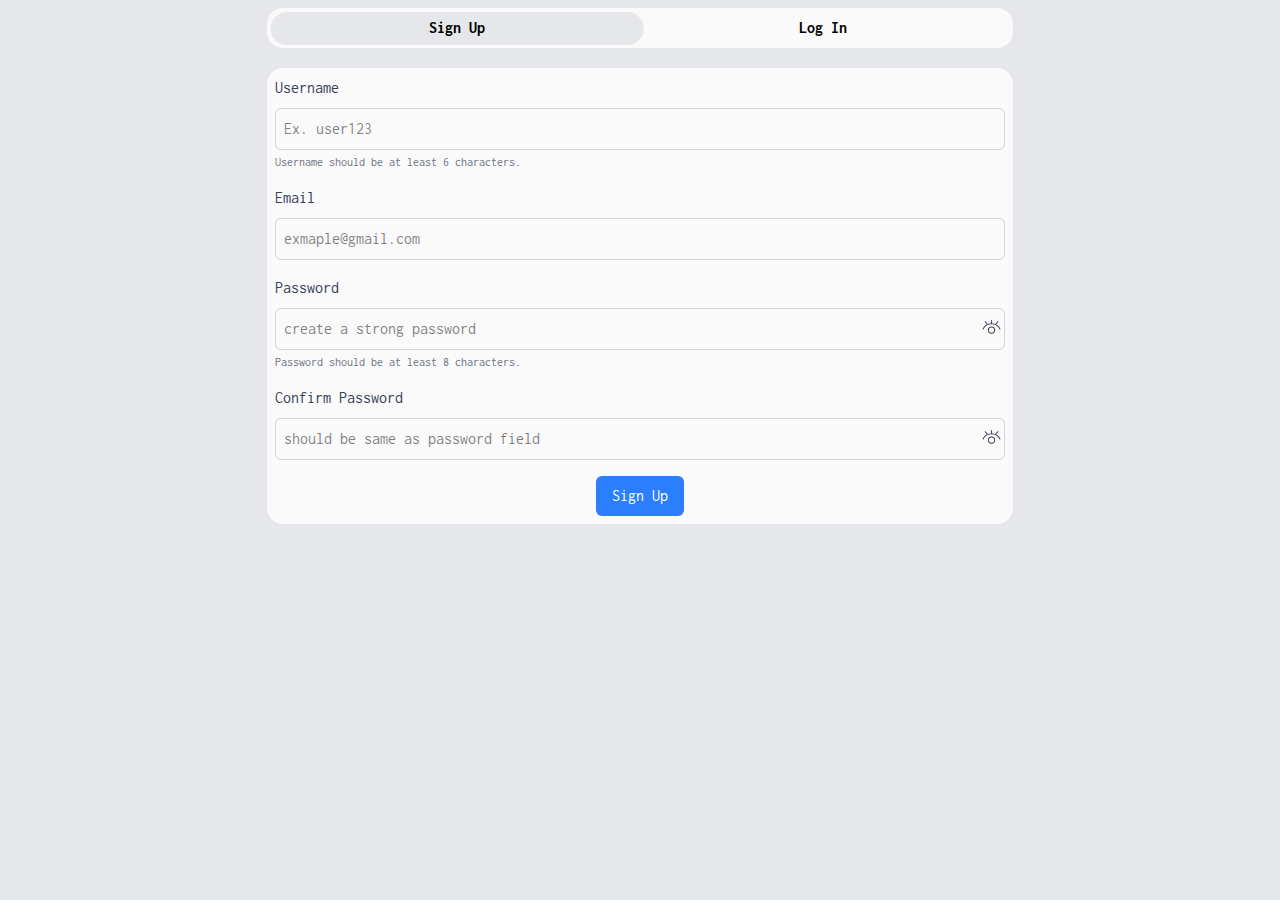
==== commit fbc6ac2a: "few changes here and there" ====
--- a/auth.html
+++ b/auth.html
@@ -34,8 +34,11 @@
                         <!-- Password Field -->
                         <div class="mb-4">
                             <label for="password" class="block text-gray-700">Password</label>
-                            <div class="relative">
-                                <input type="password" placeholder="create a strong password" id="password" name="password" class="w-full relative p-2 border border-gray-300 rounded-md mt-2">
+                            <div class="flex items-center border border-gray-300 rounded-md mt-2">
+                                <input type="password" placeholder="create a strong password" id="password" name="password" class="w-full p-2 rounded-md">
+                                <svg id="pw-toggle" width="26" height="26" viewBox="0 0 24 24" fill="none" xmlns="http://www.w3.org/2000/svg" class="ml-2 cursor-pointer">
+                                    <path d="M4 12C4 12 5.6 7 12 7M12 7C18.4 7 20 12 20 12M12 7V4M18 5L16 7.5M6 5L8 7.5M15 13C15 14.6569 13.6569 16 12 16C10.3431 16 9 14.6569 9 13C9 11.3431 10.3431 10 12 10C13.6569 10 15 11.3431 15 13Z" stroke="#464455" stroke-linecap="round" stroke-linejoin="round"/>
+                                </svg>
                             </div>
                             <p class="text-xs text-gray-500 mt-1">Password should be at least 8 characters.</p>
                             <p class="text-xs text-red-400 mt-1 hidden" id="pw_error"></p>
@@ -44,7 +47,12 @@
                         <!-- Confirm Password Field -->
                         <div class="mb-4">
                             <label for="confirm-password" class="block text-gray-700">Confirm Password</label>
-                            <input type="password" placeholder="should be same as password field" id="confirm-password" name="confirm-password" class="w-full p-2 border border-gray-300 rounded-md mt-2">
+                            <div class="flex items-center border border-gray-300 rounded-md mt-2">
+                                <input type="password" placeholder="should be same as password field" id="confirm-password" name="confirm-password" class="w-full p-2 rounded-md">
+                                <svg id="cpw-toggle" width="26" height="26" viewBox="0 0 24 24" fill="none" xmlns="http://www.w3.org/2000/svg" class="ml-2 cursor-pointer">
+                                    <path d="M4 12C4 12 5.6 7 12 7M12 7C18.4 7 20 12 20 12M12 7V4M18 5L16 7.5M6 5L8 7.5M15 13C15 14.6569 13.6569 16 12 16C10.3431 16 9 14.6569 9 13C9 11.3431 10.3431 10 12 10C13.6569 10 15 11.3431 15 13Z" stroke="#464455" stroke-linecap="round" stroke-linejoin="round"/>
+                                </svg>
+                            </div>
                             <p class="text-xs text-red-400 mt-1 hidden" id="cpw_error"></p>
                         </div>
 
@@ -69,7 +77,12 @@
                         <!-- Password Field -->
                         <div class="mb-4">
                             <label for="log_in_pw" class="block text-gray-700">Password</label>
-                            <input type="password" placeholder="Enter your password" id="log_in_pw" name="password" class="w-full p-2 border border-gray-300 rounded-md mt-2">
+                            <div class="flex items-center border border-gray-300 rounded-md mt-2">
+                                <input type="password" placeholder="Enter your password" id="log_in_pw" name="password" class="w-full p-2 rounded-md">
+                                <svg id="log-pw-toggle" width="26" height="26" viewBox="0 0 24 24" fill="none" xmlns="http://www.w3.org/2000/svg" class="ml-2 cursor-pointer">
+                                    <path d="M4 12C4 12 5.6 7 12 7M12 7C18.4 7 20 12 20 12M12 7V4M18 5L16 7.5M6 5L8 7.5M15 13C15 14.6569 13.6569 16 12 16C10.3431 16 9 14.6569 9 13C9 11.3431 10.3431 10 12 10C13.6569 10 15 11.3431 15 13Z" stroke="#464455" stroke-linecap="round" stroke-linejoin="round"/>
+                                </svg>
+                            </div>
                             <p class="text-base text-red-400 mt-1 text-center hidden" id="log_pw_error"></p>
                         </div>
                         <p class="text-base text-red-400 mt-1 text-center hidden" id="log_in_error"></p>
@@ -82,6 +95,7 @@
                 </span>
             </div>
         </div>
+        <script src="https://ajax.googleapis.com/ajax/libs/jquery/3.7.1/jquery.min.js"></script>
         <script src="./auth.js" type="module"></script>
     </body>
 </html>--- a/style.css
+++ b/style.css
@@ -2422,7 +2422,7 @@
   padding: 8px 16px;
   transition: all 0.5s;
 }
-#custom-dialog-box {
+#custom-dialog-box, #custom-dialog-box-delete-acc {
   background-color: rgba(0,0,0,0.5);
 }
 .snap-x-mandatory {
@@ -2434,6 +2434,23 @@
 #selected {
   transition: all 1s;
 }
+.score-gauge {
+  transform: rotate(-90deg);
+  transform-origin: center;
+  transition: stroke-dashoffset 1.5s ease;
+}
+
+.score-content {
+  opacity: 0;
+  transform: translateY(10px);
+  transition: opacity 0.8s ease, transform 0.8s ease;
+}
+
+.score-card.revealed .score-content {
+  opacity: 1;
+  transform: translateY(0);
+}
+
 input[type="password"]::after {
   content: "\1F441";
   font-size: 20px;
